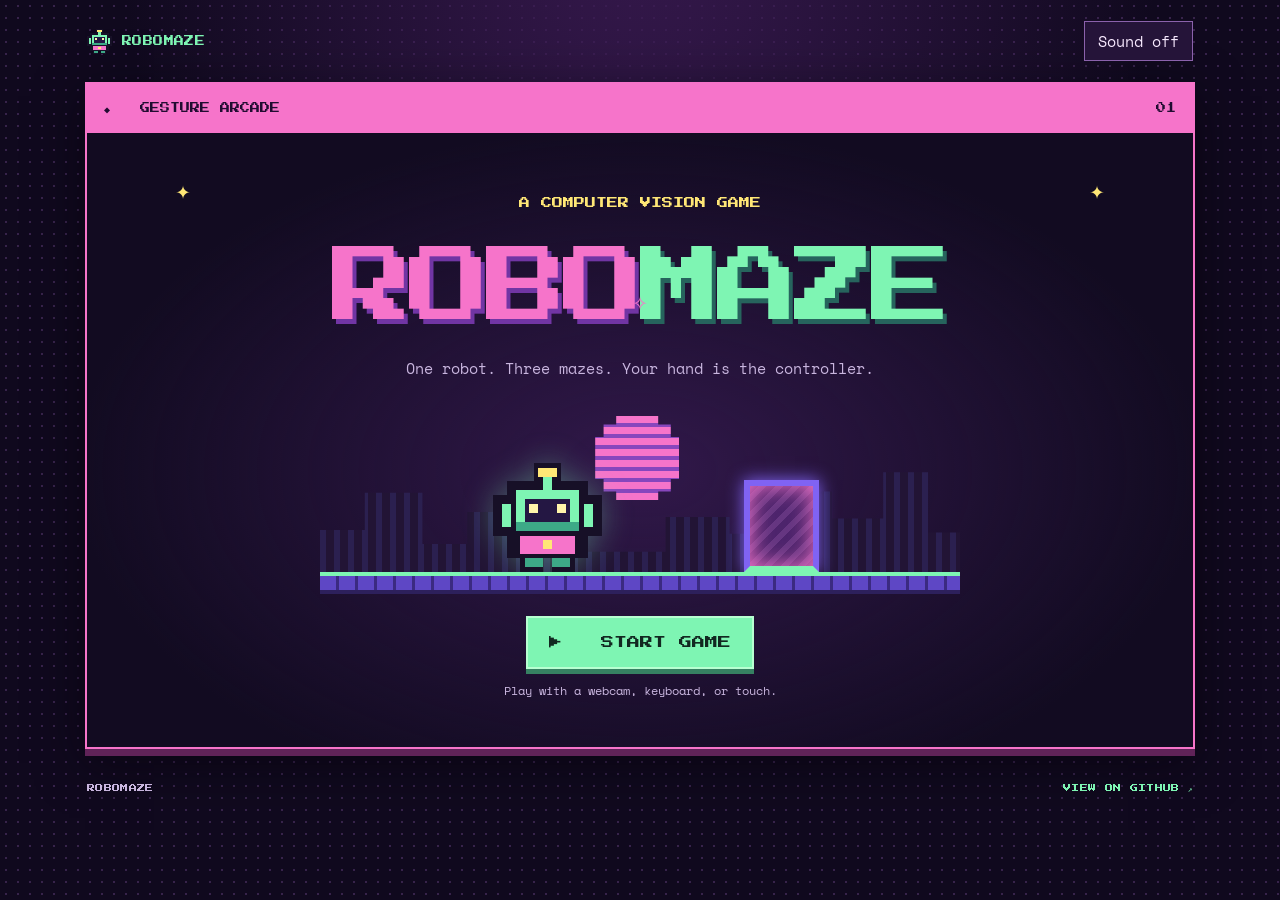
==== index.html @ a0b317cb "Add precision gesture movement and tracker feedback" ====
<!doctype html>
<html lang="en">
<head>
<meta charset="utf-8">
<meta name="viewport" content="width=device-width, initial-scale=1">
<meta name="theme-color" content="#10091e">
<title>RoboMaze — Gesture Arcade</title>
<link rel="icon" href="assets/robot.svg">
<link rel="stylesheet" href="style.css">
<script type="module" src="game.mjs"></script>
</head>
<body>
<main>
  <header class="top"><a href="./"><img src="assets/robot.svg" alt=""> ROBOMAZE</a><button id="sound" type="button" aria-pressed="false">Sound off</button></header>
  <section id="title" class="cabinet title">
    <div class="bar"><span>◆ &nbsp; GESTURE ARCADE</span><span>01</span></div>
    <div class="attract">
      <div class="stars" aria-hidden="true">✦<span>✧</span><span>✦</span></div>
      <p class="eyebrow">A COMPUTER VISION GAME</p>
      <h1>ROBO<span>MAZE</span></h1>
      <p class="tagline">One robot. Three mazes. Your hand is the controller.</p>
      <div class="scene" aria-hidden="true">
        <div class="moon"></div><div class="city"></div><div class="portal"></div>
        <img src="assets/robot.svg" alt="">
        <div class="floor"></div>
      </div>
      <button class="primary" id="start">▶ &nbsp; START GAME</button>
      <p class="hint">Play with a webcam, keyboard, or touch.</p>
    </div>
  </section>
  <section id="brief" class="cabinet" hidden>
    <div class="bar"><span>◆ &nbsp; CONTROL SETUP</span><button class="small" data-home>Title screen</button></div>
    <div class="setup">
      <img src="assets/robot.svg" alt="">
      <h2 tabindex="-1">Pilot the robot</h2>
      <p>Point with your index finger and curl your other fingers. Hold your direction to keep moving. Relax your hand to stop.</p>
      <div class="directions" aria-label="Point up, left, down, or right">↑ &nbsp; ← &nbsp; ↓ &nbsp; →</div>
      <button class="primary" id="enter">▶ &nbsp; ENTER MAZE</button>
      <p class="hint">Your browser will ask to enable your camera. Video processing stays on your device.</p>
      <button class="secondary" id="skip">Enter with keyboard or touch</button>
    </div>
  </section>
  <section id="play" class="cabinet" hidden>
    <div class="bar"><span id="level">◆ &nbsp; LEVEL 01</span><button class="small" data-home>Title screen</button></div>
    <div class="dashboard">
      <div>
        <h2 id="level-name" tabindex="-1"></h2>
        <div class="hud"><span>STEPS <b id="steps">00</b></span><span>TIME <b id="time">00:00</b></span></div>
        <div class="board" id="board">
          <video id="video" playsinline muted hidden aria-hidden="true"></video>
          <canvas id="landmarks" aria-hidden="true"></canvas>
          <canvas id="maze" role="img" aria-label="Maze board"></canvas>
          <div class="overlay" id="clear" hidden>
            <div><h2 id="result"></h2><p id="summary"></p><button class="primary" id="next"></button></div>
          </div>
        </div>
        <div class="under"><span>◆ Portal</span><button class="secondary" id="reset">Restart level</button></div>
      </div>
      <aside>
        <h3>Hand tracker</h3>
        <p class="camera-label" id="camera-status" role="status">Camera off</p>
        <button class="secondary" id="camera">Enable camera</button>
        <label class="mode-label" for="gesture-mode">Gesture movement</label>
        <select id="gesture-mode" aria-describedby="mode-help">
          <option value="repeat">Hold to repeat</option>
          <option value="step">One step per point</option>
        </select>
        <p class="hint" id="mode-help">Keep pointing to move along a corridor.</p>
        <p id="signal" class="signal">—</p>
        <p class="hint">Point with your index finger and curl the other fingers. Steer the robot on the camera view.</p>
        <h3>Manual controls</h3>
        <div class="dpad">
          <button data-dir="up" aria-label="Up">↑</button><button data-dir="left" aria-label="Left">←</button>
          <button data-dir="down" aria-label="Down">↓</button><button data-dir="right" aria-label="Right">→</button>
        </div>
        <p class="hint">Arrow keys or WASD</p>
      </aside>
    </div>
  </section>
  <footer><span>ROBOMAZE</span><a href="https://github.com/srivastavaprisha29-ops/Robomaze">VIEW ON GITHUB ↗</a></footer>
</main>
</body>
</html>
---- style.css ----
@import url('https://fonts.googleapis.com/css2?family=Press+Start+2P&family=Space+Mono:wght@400;700&display=swap');
:root{color-scheme:dark;--bg:#10091e;--ink:#f8eaff;--pink:#f674ca;--mint:#7ef5b3;--yellow:#ffe776;--purple:#8063f3;--muted:#c9b6df;--pixel:"Press Start 2P",monospace;--mono:"Space Mono",monospace}
*{box-sizing:border-box} [hidden]{display:none!important}
body{margin:0;min-height:100vh;color:var(--ink);font:15px var(--mono);background:radial-gradient(ellipse at 50% -20%,#3a1a52,transparent 58%),radial-gradient(circle,#37234b 1px,transparent 1.5px) 0 0/12px 12px,var(--bg)}
main{width:min(1110px,calc(100% - 32px));margin:auto}
.top,footer{display:flex;justify-content:space-between;align-items:center;gap:16px;padding:21px 2px}
.top a,footer{font:10px/1.6 var(--pixel);letter-spacing:.04em}
.top a{display:flex;align-items:center;gap:10px;color:var(--mint)}
.top img{width:25px} a{color:inherit;text-decoration:none} a:hover{text-decoration:underline}
button{font:inherit;cursor:pointer;color:var(--ink);border:1px solid #8b62ac;background:#251439;padding:8px 13px}
button:hover{filter:brightness(1.22)} button:active{transform:translateY(2px)}
button:disabled{cursor:wait;opacity:.65} :focus-visible{outline:3px solid var(--yellow);outline-offset:4px}
.cabinet{border:2px solid var(--pink);background:#160e25;box-shadow:0 7px #602358,0 14px 45px #06030b99}
.bar{display:flex;justify-content:space-between;align-items:center;gap:10px;padding:13px 17px;background:var(--pink);color:#210c31;font:10px/1.55 var(--pixel);min-height:49px}
.small{font:12px var(--mono);color:#291336;background:#ffb7e8;border-color:#9b4189;padding:4px 8px}
.attract,.setup{text-align:center;position:relative;padding:clamp(30px,6vw,62px) 12px 34px;overflow:hidden;background:radial-gradient(ellipse at 50% 55%,#31184a,transparent 72%),#120b21}
.eyebrow{color:var(--yellow);font:clamp(8px,1.4vw,11px)/1.6 var(--pixel);margin:0 0 26px}
h1{font:clamp(23px,7.35vw,82px)/1.2 var(--pixel);letter-spacing:-.06em;color:var(--pink);text-shadow:4px 5px #7135a4;margin:0}
h1 span{color:var(--mint);text-shadow:4px 5px #26645d}
.tagline{color:var(--muted);margin:20px auto 12px}
.stars{position:absolute;inset:38px 8% auto;color:var(--yellow);display:flex;justify-content:space-between;pointer-events:none;font-size:25px}
.stars span:first-child{transform:translateY(111px);color:var(--pink)}
.scene{position:relative;width:min(640px,100%);height:203px;margin:12px auto 22px;isolation:isolate;overflow:hidden}
.moon{position:absolute;top:25px;left:43%;width:84px;height:84px;background:repeating-linear-gradient(#f674ca 0 7px,#8746bd 7px 11px);clip-path:polygon(25% 0,75% 0,75% 10%,90% 10%,90% 25%,100% 25%,100% 75%,90% 75%,90% 90%,75% 90%,75% 100%,25% 100%,25% 90%,10% 90%,10% 75%,0 75%,0 25%,10% 25%,10% 10%,25% 10%)}
.city{position:absolute;bottom:18px;width:100%;height:128px;background:repeating-linear-gradient(90deg,#2b2050 0 6px,#221435 6px 14px);clip-path:polygon(0 64%,7% 64%,7% 35%,16% 35%,16% 75%,23% 75%,23% 50%,37% 50%,37% 81%,54% 81%,54% 54%,64% 54%,64% 67%,73% 67%,73% 34%,80% 34%,80% 55%,88% 55%,88% 19%,95% 19%,95% 66%,100% 66%,100% 100%,0 100%)}
.scene img{position:absolute;bottom:22px;left:27%;width:109px;filter:drop-shadow(0 0 15px #7ef5b352);animation:hoverbot 2s steps(4) infinite alternate}
@keyframes hoverbot{to{transform:translateY(-10px)}}
.portal{position:absolute;bottom:22px;right:22%;width:75px;height:92px;border:6px solid var(--purple);border-bottom-color:var(--mint);box-shadow:inset 0 0 22px #f674ca,0 0 16px #8063f3;background:repeating-linear-gradient(135deg,#4d246c 0 6px,#653681 6px 12px)}
.floor{position:absolute;bottom:0;width:100%;height:22px;border-top:4px solid var(--mint);background:repeating-linear-gradient(90deg,#5e47c5 0 16px,#3b2a81 16px 19px);border-bottom:4px solid #2d205c}
.primary{background:var(--mint);color:#122821;border:2px solid #b7ffd1;box-shadow:0 5px #368162;font:clamp(9px,2.7vw,13px)/1.5 var(--pixel);padding:15px 21px}
.hint{font-size:12px;color:var(--muted);line-height:1.65}
.setup img{width:83px}.setup p{max-width:490px;margin:18px auto}.directions{font-size:27px;color:var(--yellow);margin:12px 0 23px}
h2{font:clamp(13px,2.6vw,23px)/1.5 var(--pixel);color:var(--pink)}
h3{font:11px/1.65 var(--pixel);color:var(--mint);margin:0 0 10px}
.dashboard{display:grid;grid-template-columns:minmax(0,1fr) minmax(200px,258px);gap:23px;padding:clamp(12px,3vw,27px)}
.dashboard h2{margin:0 0 10px}
.hud,.under{display:flex;justify-content:space-between;align-items:center;gap:10px;color:var(--yellow);font-size:12px;padding:8px 0}.hud b{color:var(--mint);margin-left:5px}
.board{position:relative;border:2px solid #8063f3;background:#110d20} #maze{position:relative;display:block;width:100%;height:auto;image-rendering:pixelated}
.board video,.board #landmarks{position:absolute;inset:0;width:100%;height:100%;object-fit:cover;transform:scaleX(-1);pointer-events:none}
.board #landmarks{display:none}
.board.camera-live #landmarks{display:block}
.board.camera-live #maze{filter:drop-shadow(0 0 1px #10091e)}
.board.camera-live{border-color:var(--yellow)}
.overlay{position:absolute;inset:0;display:grid;place-items:center;padding:10px;background:#120b21e8;text-align:center}
aside{border:1px solid #60427c;padding:13px;background:#1e112c;align-self:start}
.camera-label{font-size:12px;color:var(--muted);min-height:2em}.signal{color:var(--yellow);font-size:13px;margin-bottom:0;min-height:1.4em}
.secondary{font-size:12px;color:var(--ink)}
.dpad{display:grid;width:max-content;grid-template-columns:repeat(3,42px);gap:5px}.dpad button{padding:4px;min-height:40px;font-size:21px;touch-action:manipulation}.dpad button:first-child{grid-column:2}.dpad button:nth-child(2){grid-column:1}
footer{color:var(--muted);margin-top:12px;font-size:8px}footer a{color:var(--mint)}
@media(max-width:680px){.dashboard{grid-template-columns:1fr}.scene{height:161px}.scene img{width:78px}.portal{height:69px;width:55px}.stars{inset:70px 5% auto;font-size:15px}}
@media(prefers-reduced-motion:reduce){.scene img{animation:none}}

.mode-label{display:block;margin:14px 0 5px;color:var(--mint);font-size:13px}
#gesture-mode{width:100%;padding:8px;background:#251439;border:1px solid #8b62ac;color:var(--ink);font:inherit;font-size:13px}
#mode-help{margin:6px 0 12px}
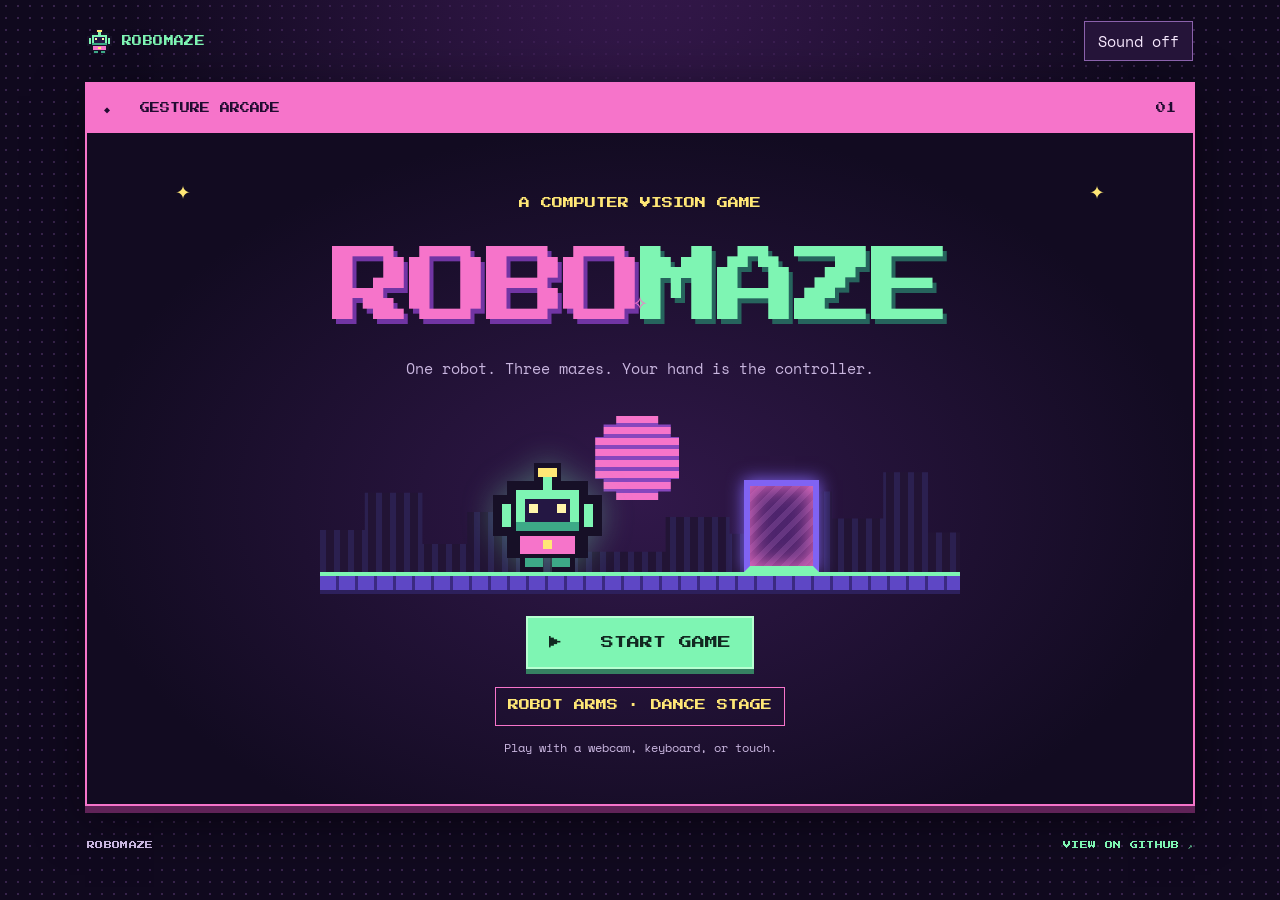
==== commit 89f3d07c: "Add Robot Arms dance stage with fingertip puppet controls" ====
--- a/index.html
+++ b/index.html
@@ -25,6 +25,7 @@
         <div class="floor"></div>
       </div>
       <button class="primary" id="start">▶ &nbsp; START GAME</button>
+      <a class="arms-link" href="arms.html">ROBOT ARMS · DANCE STAGE</a>
       <p class="hint">Play with a webcam, keyboard, or touch.</p>
     </div>
   </section>
@@ -33,8 +34,8 @@
     <div class="setup">
       <img src="assets/robot.svg" alt="">
       <h2 tabindex="-1">Pilot the robot</h2>
-      <p>Point with your index finger and curl your other fingers. Hold your direction to keep moving. Relax your hand to stop.</p>
-      <div class="directions" aria-label="Point up, left, down, or right">↑ &nbsp; ← &nbsp; ↓ &nbsp; →</div>
+      <p>Hold one open hand near the middle of the camera view. Slide your hand up, down, left, or right to pull the robot. Return to center to stop.</p>
+      <div class="directions" aria-label="Move up, left, down, or right">↑ &nbsp; ← &nbsp; ↓ &nbsp; →</div>
       <button class="primary" id="enter">▶ &nbsp; ENTER MAZE</button>
       <p class="hint">Your browser will ask to enable your camera. Video processing stays on your device.</p>
       <button class="secondary" id="skip">Enter with keyboard or touch</button>
@@ -48,8 +49,8 @@
         <div class="hud"><span>STEPS <b id="steps">00</b></span><span>TIME <b id="time">00:00</b></span></div>
         <div class="board" id="board">
           <video id="video" playsinline muted hidden aria-hidden="true"></video>
-          <canvas id="landmarks" aria-hidden="true"></canvas>
           <canvas id="maze" role="img" aria-label="Maze board"></canvas>
+          <canvas id="strings" aria-hidden="true"></canvas>
           <div class="overlay" id="clear" hidden>
             <div><h2 id="result"></h2><p id="summary"></p><button class="primary" id="next"></button></div>
           </div>
@@ -60,14 +61,15 @@
         <h3>Hand tracker</h3>
         <p class="camera-label" id="camera-status" role="status">Camera off</p>
         <button class="secondary" id="camera">Enable camera</button>
+        <button class="secondary" id="recenter" type="button" hidden>Recenter hand</button>
         <label class="mode-label" for="gesture-mode">Gesture movement</label>
         <select id="gesture-mode" aria-describedby="mode-help">
           <option value="repeat">Hold to repeat</option>
-          <option value="step">One step per point</option>
+          <option value="step">One step per shift</option>
         </select>
-        <p class="hint" id="mode-help">Keep pointing to move along a corridor.</p>
+        <p class="hint" id="mode-help">Hold your hand off-center to keep moving.</p>
         <p id="signal" class="signal">—</p>
-        <p class="hint">Point with your index finger and curl the other fingers. Steer the robot on the camera view.</p>
+        <p class="hint">Start with one open hand near the middle. Slide your whole hand to steer, then return to center to stop.</p>
         <h3>Manual controls</h3>
         <div class="dpad">
           <button data-dir="up" aria-label="Up">↑</button><button data-dir="left" aria-label="Left">←</button>
--- a/style.css
+++ b/style.css
@@ -36,9 +36,9 @@
 .dashboard h2{margin:0 0 10px}
 .hud,.under{display:flex;justify-content:space-between;align-items:center;gap:10px;color:var(--yellow);font-size:12px;padding:8px 0}.hud b{color:var(--mint);margin-left:5px}
 .board{position:relative;border:2px solid #8063f3;background:#110d20} #maze{position:relative;display:block;width:100%;height:auto;image-rendering:pixelated}
-.board video,.board #landmarks{position:absolute;inset:0;width:100%;height:100%;object-fit:cover;transform:scaleX(-1);pointer-events:none}
-.board #landmarks{display:none}
-.board.camera-live #landmarks{display:block}
+.board video{position:absolute;inset:0;width:100%;height:100%;object-fit:cover;transform:scaleX(-1);pointer-events:none}
+.board #strings{position:absolute;inset:0;width:100%;height:100%;pointer-events:none;display:none;filter:drop-shadow(0 0 2px #10091e)}
+.board.camera-live #strings{display:block}
 .board.camera-live #maze{filter:drop-shadow(0 0 1px #10091e)}
 .board.camera-live{border-color:var(--yellow)}
 .overlay{position:absolute;inset:0;display:grid;place-items:center;padding:10px;background:#120b21e8;text-align:center}
@@ -53,3 +53,10 @@
 .mode-label{display:block;margin:14px 0 5px;color:var(--mint);font-size:13px}
 #gesture-mode{width:100%;padding:8px;background:#251439;border:1px solid #8b62ac;color:var(--ink);font:inherit;font-size:13px}
 #mode-help{margin:6px 0 12px}
+
+.arms-link{display:block;width:max-content;max-width:100%;margin:18px auto 0;padding:9px 12px;border:1px solid var(--pink);color:var(--yellow);font:clamp(8px,2vw,11px)/1.7 var(--pixel)}
+.dance-stage{position:relative;border:2px solid var(--purple);overflow:hidden;background:radial-gradient(ellipse at 50% 65%,#32185d,transparent 70%),radial-gradient(circle,#382657 1px,transparent 1px) 0 0/15px 15px,#11091e}
+.dance-stage video{position:absolute;inset:0;width:100%;height:100%;object-fit:cover;transform:scaleX(-1)}
+#dance-canvas{position:relative;display:block;width:100%;height:auto}
+#routine{width:100%;padding:8px;background:#251439;border:1px solid #8b62ac;color:var(--ink);font:inherit;font-size:13px}
+.dance-actions{display:grid;gap:12px;margin-top:15px}
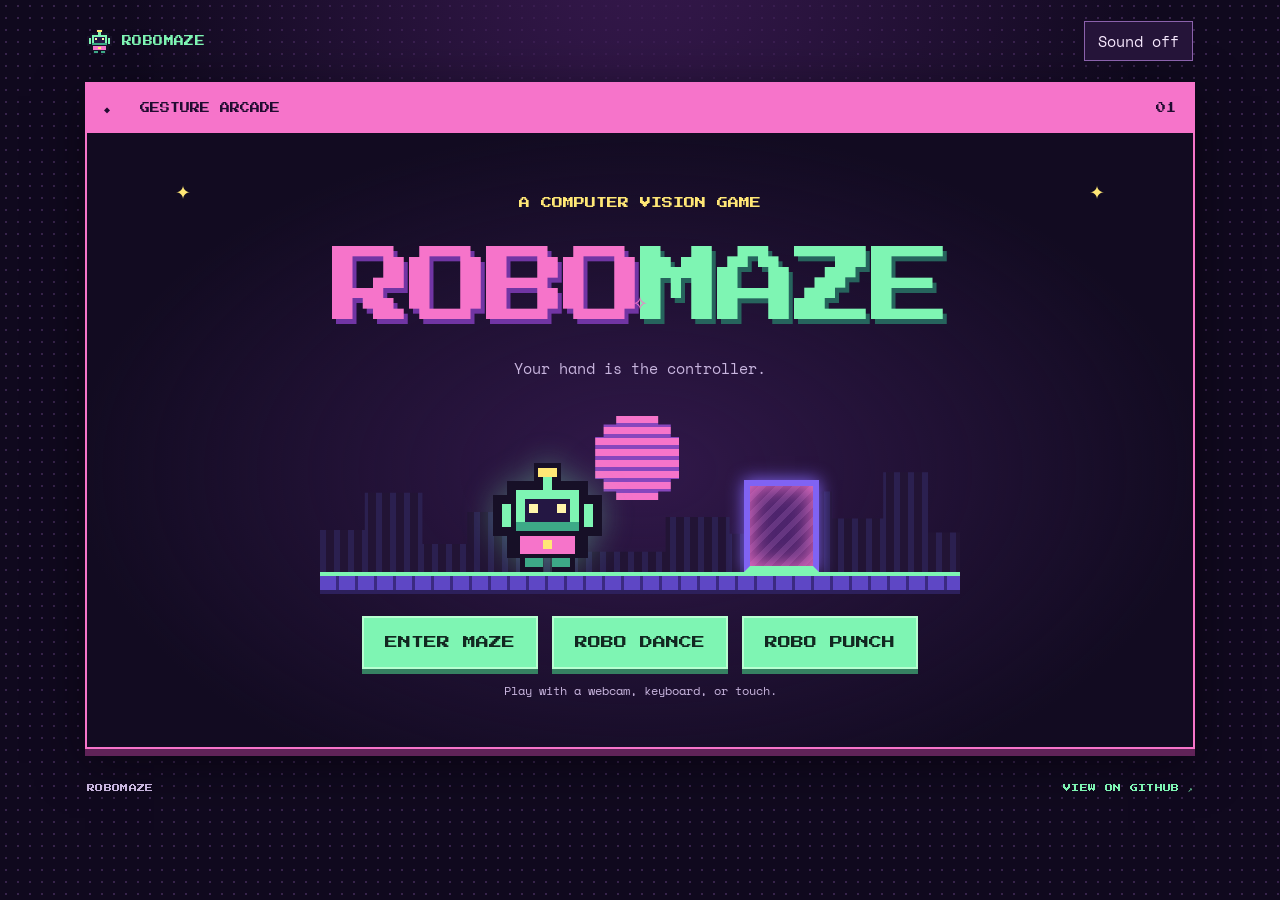
==== commit 07d784c4: "Add Robo Punch finger flick arena and matching mode buttons" ====
--- a/index.html
+++ b/index.html
@@ -18,14 +18,17 @@
       <div class="stars" aria-hidden="true">✦<span>✧</span><span>✦</span></div>
       <p class="eyebrow">A COMPUTER VISION GAME</p>
       <h1>ROBO<span>MAZE</span></h1>
-      <p class="tagline">One robot. Three mazes. Your hand is the controller.</p>
+      <p class="tagline">Your hand is the controller.</p>
       <div class="scene" aria-hidden="true">
         <div class="moon"></div><div class="city"></div><div class="portal"></div>
         <img src="assets/robot.svg" alt="">
         <div class="floor"></div>
       </div>
-      <button class="primary" id="start">▶ &nbsp; START GAME</button>
-      <a class="arms-link" href="arms.html">ROBOT ARMS · DANCE STAGE</a>
+      <div class="arcade-modes" aria-label="Game modes">
+        <button class="primary" id="start" type="button">ENTER MAZE</button>
+        <a class="primary" href="arms.html">ROBO DANCE</a>
+        <a class="primary" href="punch.html">ROBO PUNCH</a>
+      </div>
       <p class="hint">Play with a webcam, keyboard, or touch.</p>
     </div>
   </section>
--- a/style.css
+++ b/style.css
@@ -60,3 +60,11 @@
 #dance-canvas{position:relative;display:block;width:100%;height:auto}
 #routine{width:100%;padding:8px;background:#251439;border:1px solid #8b62ac;color:var(--ink);font:inherit;font-size:13px}
 .dance-actions{display:grid;gap:12px;margin-top:15px}
+
+.arcade-modes{display:flex;flex-wrap:wrap;justify-content:center;gap:14px}
+.arcade-modes .primary{display:inline-grid;place-items:center;min-width:168px;text-decoration:none}
+.arcade-modes a:hover{filter:brightness(1.22)}
+.punch-arena{position:relative;background:radial-gradient(ellipse,#332153,#11091e);border:2px solid var(--purple);overflow:hidden}
+.punch-arena video{position:absolute;inset:0;width:100%;height:100%;object-fit:cover;transform:scaleX(-1)}
+.punch-arena canvas{position:relative;display:block;width:100%;height:auto}
+.punch-meter{width:100%;height:16px;accent-color:var(--yellow)}
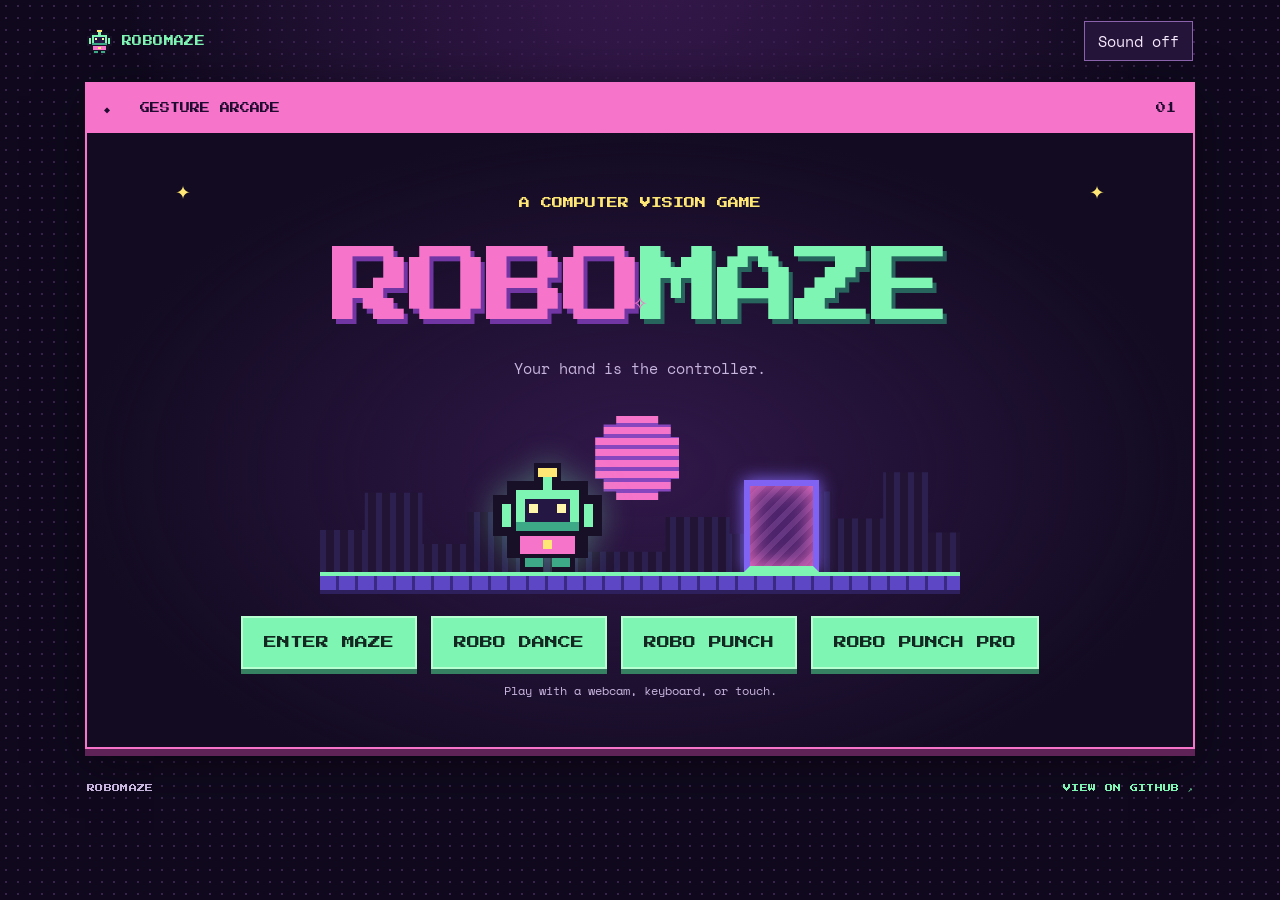
==== commit 415220d3: "Add Robo Punch Pro with orbitable cubes and depth gestures" ====
--- a/index.html
+++ b/index.html
@@ -28,6 +28,7 @@
         <button class="primary" id="start" type="button">ENTER MAZE</button>
         <a class="primary" href="arms.html">ROBO DANCE</a>
         <a class="primary" href="punch.html">ROBO PUNCH</a>
+        <a class="primary" href="punch-pro.html">ROBO PUNCH PRO</a>
       </div>
       <p class="hint">Play with a webcam, keyboard, or touch.</p>
     </div>
--- a/style.css
+++ b/style.css
@@ -68,3 +68,17 @@
 .punch-arena video{position:absolute;inset:0;width:100%;height:100%;object-fit:cover;transform:scaleX(-1)}
 .punch-arena canvas{position:relative;display:block;width:100%;height:auto}
 .punch-meter{width:100%;height:16px;accent-color:var(--yellow)}
+
+.cube-heading{margin:20px 0 10px}
+.cube-picker{display:grid;grid-template-columns:repeat(4,minmax(0,1fr));gap:8px}
+.cube-option{display:grid;gap:4px;text-align:left;min-width:0;padding:7px;background:#191127;border:1px solid #523c72}
+.cube-option[aria-pressed=true]{border-color:var(--yellow);box-shadow:inset 0 0 0 1px var(--yellow)}
+.cube-option canvas{display:block;width:100%;height:auto;background:radial-gradient(ellipse,#312549,#100b1e)}
+.cube-option strong{font-size:12px;line-height:1.25;color:#fff3ff}
+.cube-option span{font-size:11px;color:#d1bddf}
+@media(max-width:850px){.cube-picker{grid-template-columns:repeat(2,minmax(0,1fr))}}
+
+.pro-stage{background:radial-gradient(ellipse at 50% 48%,#392055,#090811 74%);border-color:#8263ce}
+.pro-stage canvas{touch-action:none;cursor:grab}
+.pro-stage canvas:active{cursor:grabbing}
+.pro-display .cube-option canvas{background:radial-gradient(ellipse,#302248,#0b0816 74%)}
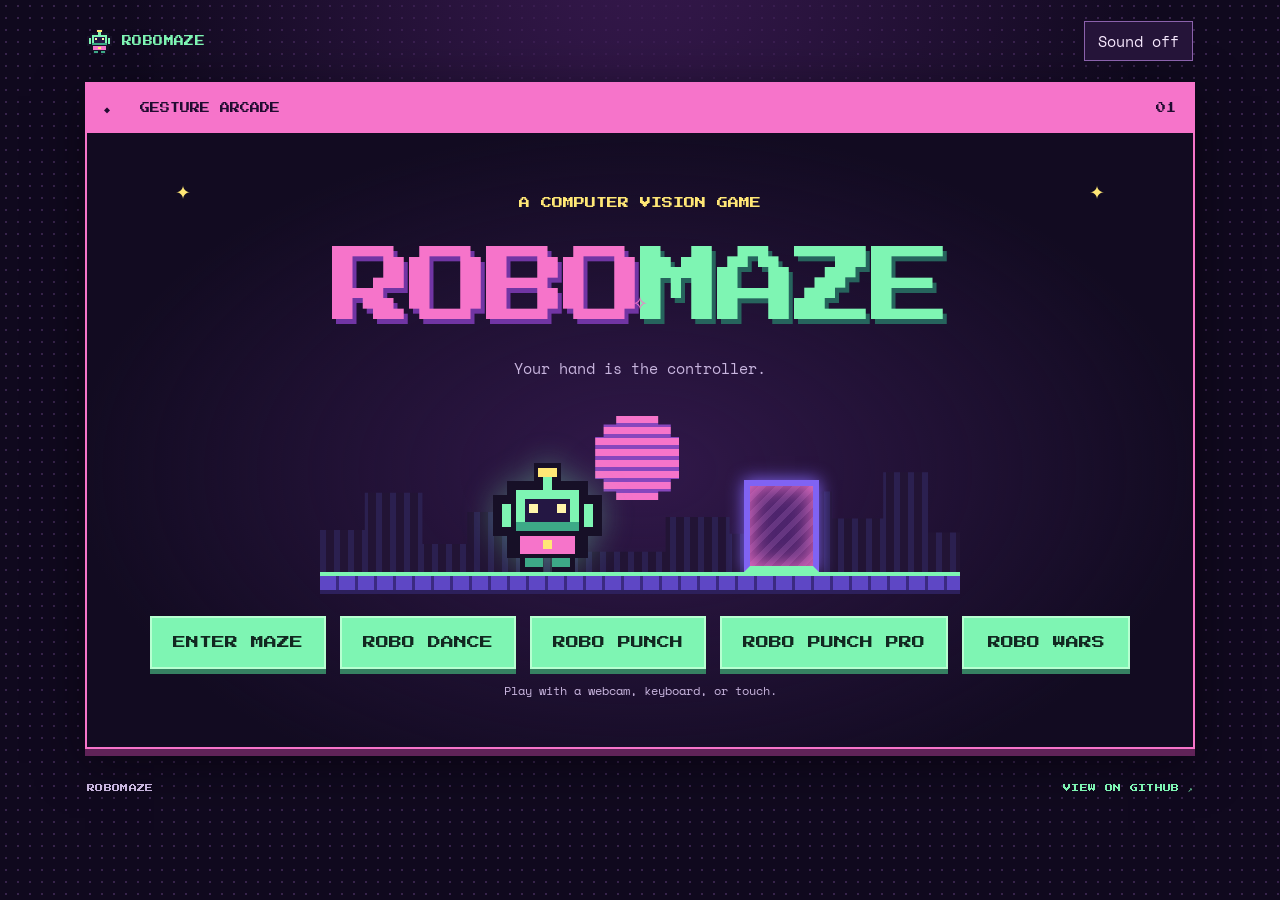
==== commit ea1d86c5: "Add Robo Wars two-player thumb wrestling mode" ====
--- a/index.html
+++ b/index.html
@@ -29,6 +29,7 @@
         <a class="primary" href="arms.html">ROBO DANCE</a>
         <a class="primary" href="punch.html">ROBO PUNCH</a>
         <a class="primary" href="punch-pro.html">ROBO PUNCH PRO</a>
+        <a class="primary" href="wars.html">ROBO WARS</a>
       </div>
       <p class="hint">Play with a webcam, keyboard, or touch.</p>
     </div>
--- a/style.css
+++ b/style.css
@@ -82,3 +82,27 @@
 .pro-stage canvas{touch-action:none;cursor:grab}
 .pro-stage canvas:active{cursor:grabbing}
 .pro-display .cube-option canvas{background:radial-gradient(ellipse,#302248,#0b0816 74%)}
+
+.cast-picker{margin-top:20px;border:1px solid #624582;background:#191127}
+.cast-picker summary{padding:12px;cursor:pointer;color:var(--yellow);font-weight:700}
+.cast-picker .cube-picker{padding:0 10px 10px}
+.cast-option canvas{max-width:96px;margin:0 auto}
+
+.strike-score{padding:12px;border:1px solid #805ca6;background:#180f29}
+.strike-label{display:flex;justify-content:space-between;gap:8px;color:var(--yellow);font-weight:700;font-size:12px}
+.strike-tower{--strike-color:#7ef5b3;position:relative;height:clamp(260px,36vh,340px);margin:10px 0 0;border:1px solid #674681;background:repeating-linear-gradient(0deg,#211333 0 15px,#3b2450 15px 16px)}
+.strike-tower[data-tier=yellow]{--strike-color:#ffe776}
+.strike-tower[data-tier=red]{--strike-color:#ff637e}
+.strike-track{position:absolute;left:26px;top:32px;bottom:18px;width:20px;border:2px solid #e9caff;border-radius:9px;background:linear-gradient(to top,#44c790 0 40%,#dfbb41 61% 83%,#e14e63 92%);box-shadow:0 0 12px #c8a5ff55}
+#strike-marker{position:absolute;bottom:0;left:50%;width:36px;height:13px;transform:translate(-50%,50%);border-radius:3px;background:var(--strike-color);border:2px solid #fff;box-shadow:0 0 12px var(--strike-color)}
+.strike-bell{position:absolute;left:8px;top:4px;font-size:11px;color:#271532;background:var(--strike-color);padding:2px 8px;border-radius:8px 8px 2px 2px;font-weight:700}
+.strike-tier{position:absolute;left:62px;font-size:10px;letter-spacing:.08em;font-weight:700}
+.strike-red{top:27px;color:#ff91a4}.strike-yellow{top:51%;color:#ffe776}.strike-green{bottom:14px;color:#7ef5b3}
+
+.wars-options{display:grid;gap:9px}
+.wars-options label{display:grid;gap:4px;font-size:13px;color:var(--muted)}
+.wars-options select{width:100%;padding:7px;background:#251439;border:1px solid #8b62ac;color:var(--ink);font:inherit}
+.wars-stage{border-color:#b87aff}
+#wars-winner{position:absolute;inset:8% 8% auto;padding:14px;background:#1d1238;border:2px solid var(--yellow);color:var(--yellow);text-align:center;font-weight:700}
+#wars-pin{width:100%;accent-color:var(--yellow)}
+.wars-cabinet details button{margin-top:6px}
